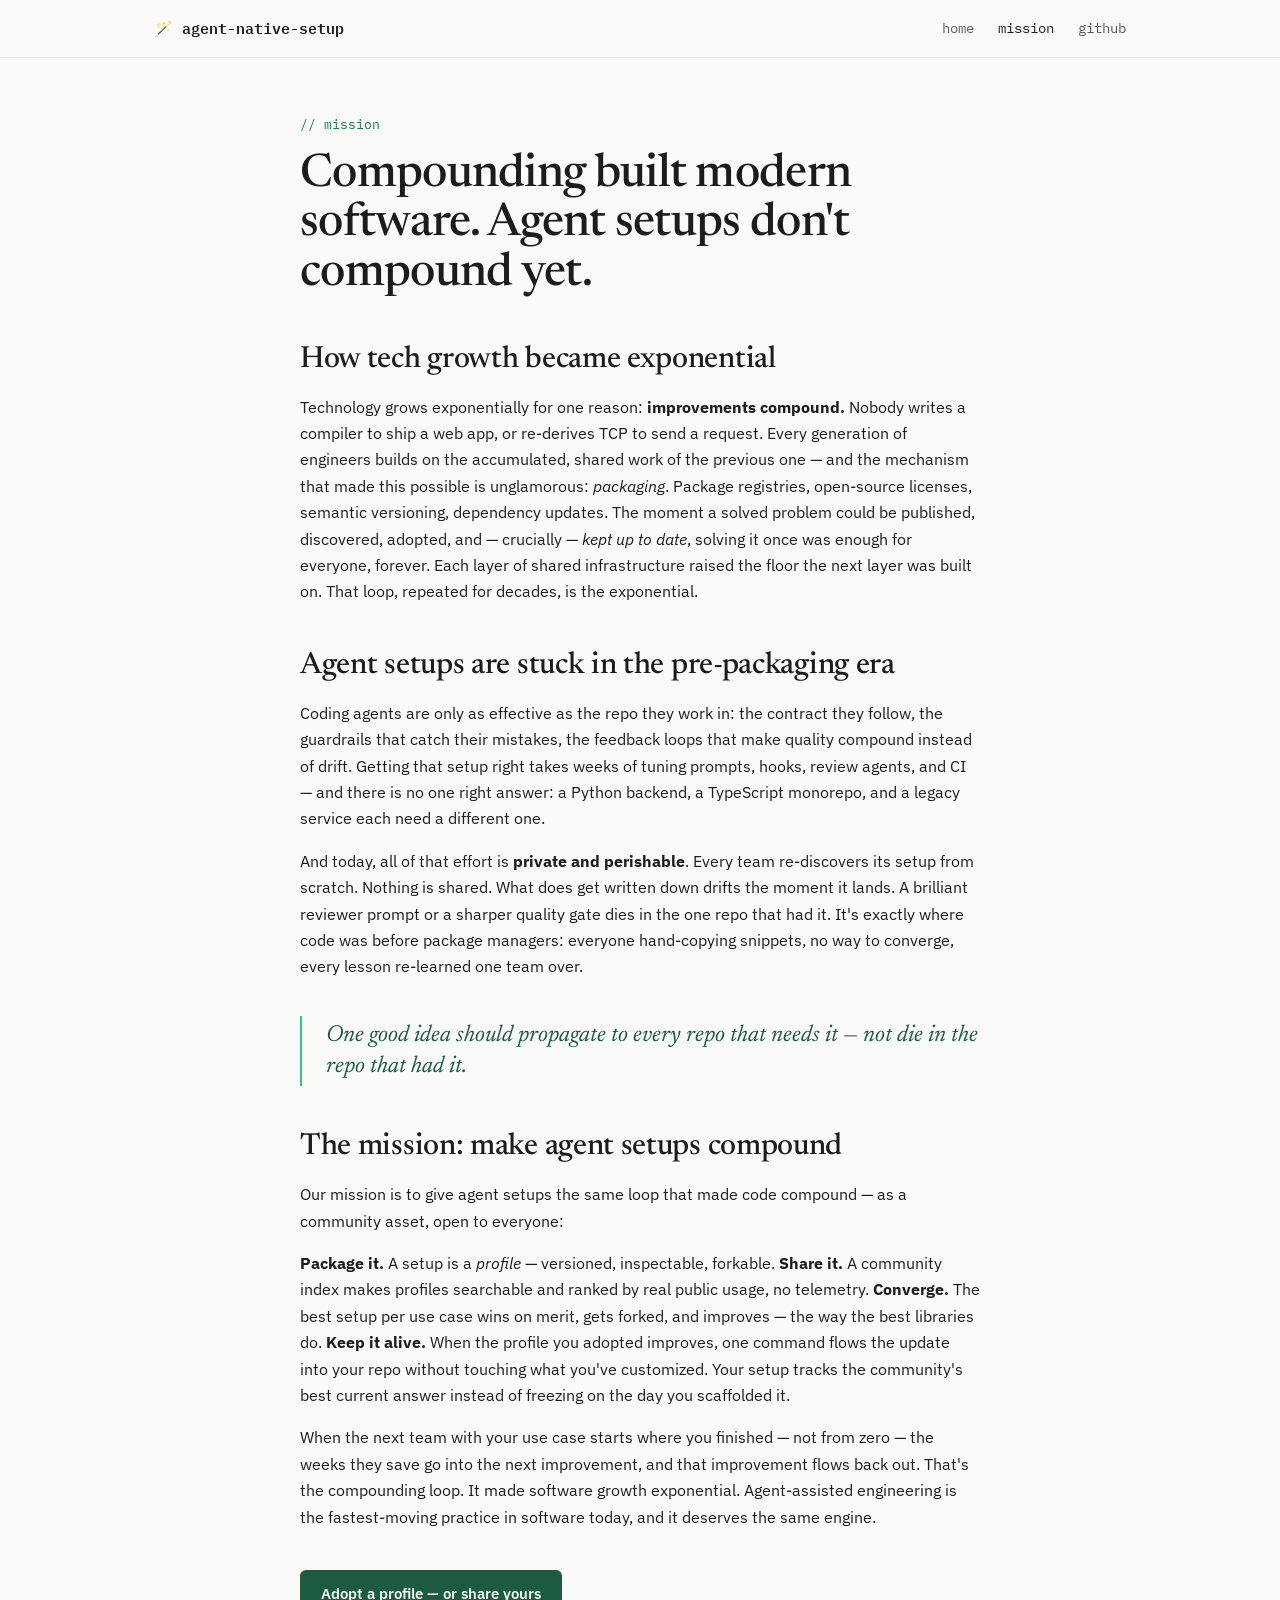
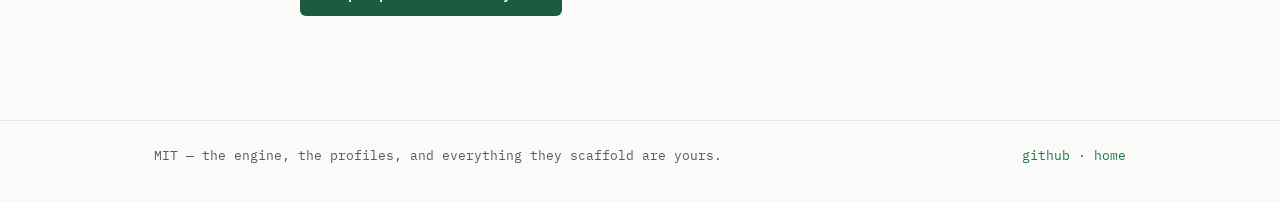
==== site/mission.html @ 59269c20 "feat(site): hero refresh — new title, compound caption, contribute link, smooth scroll H1 becomes 'O" ====
<!doctype html>
<html lang="en">
<head>
  <meta charset="utf-8" />
  <meta name="viewport" content="width=device-width, initial-scale=1" />
  <title>Mission — agent-native-setup</title>
  <meta name="description" content="Compounding made tech growth exponential. Agent setups need the same loop: converge on best practices as a community and make them available to everyone." />
  <link rel="icon" href="favicon.svg" type="image/svg+xml" />
  <link rel="icon" href="favicon-180.png" type="image/png" sizes="180x180" />
  <link rel="apple-touch-icon" href="favicon-180.png" />
  <link rel="preconnect" href="https://fonts.googleapis.com" />
  <link rel="preconnect" href="https://fonts.gstatic.com" crossorigin />
  <link href="https://fonts.googleapis.com/css2?family=Newsreader:ital,opsz,wght@0,6..72,400..700;1,6..72,400..700&family=IBM+Plex+Sans:wght@400;600&family=IBM+Plex+Mono:wght@400;600&display=swap" rel="stylesheet" />
  <link rel="stylesheet" href="style.css?v=7" />
</head>
<body>

<header>
  <div class="wrap">
    <a class="brand" href="./">🪄 agent-native-setup</a>
    <nav>
      <a href="./">home</a>
      <a href="mission.html" aria-current="page">mission</a>
      <a href="https://github.com/luca-mastrostefano/agent-native-setup">github</a>
    </nav>
  </div>
</header>

<main>
  <div class="wrap">
    <div class="prose">

      <p class="eyebrow">// mission</p>
      <h1>Compounding built modern software. Agent setups don't compound yet.</h1>

      <h2>How tech growth became exponential</h2>
      <p>
        Technology grows exponentially for one reason: <strong>improvements compound.</strong>
        Nobody writes a compiler to ship a web app, or re-derives TCP to send a request. Every
        generation of engineers builds on the accumulated, shared work of the previous one —
        and the mechanism that made this possible is unglamorous: <em>packaging</em>. Package
        registries, open-source licenses, semantic versioning, dependency updates. The moment a
        solved problem could be published, discovered, adopted, and — crucially —
        <em>kept up to date</em>, solving it once was enough for everyone, forever. Each layer
        of shared infrastructure raised the floor the next layer was built on. That loop,
        repeated for decades, is the exponential.
      </p>

      <h2>Agent setups are stuck in the pre-packaging era</h2>
      <p>
        Coding agents are only as effective as the repo they work in: the contract they follow,
        the guardrails that catch their mistakes, the feedback loops that make quality compound
        instead of drift. Getting that setup right takes weeks of tuning prompts, hooks, review
        agents, and CI — and there is no one right answer: a Python backend, a TypeScript
        monorepo, and a legacy service each need a different one.
      </p>
      <p>
        And today, all of that effort is <strong>private and perishable</strong>. Every team
        re-discovers its setup from scratch. Nothing is shared. What does get written down
        drifts the moment it lands. A brilliant reviewer prompt or a sharper quality gate dies
        in the one repo that had it. It's exactly where code was before package managers:
        everyone hand-copying snippets, no way to converge, every lesson re-learned one team
        over.
      </p>

      <blockquote>
        One good idea should propagate to every repo that needs it — not die in the repo that
        had it.
      </blockquote>

      <h2>The mission: make agent setups compound</h2>
      <p>
        Our mission is to give agent setups the same loop that made code compound —
        as a community asset, open to everyone:
      </p>
      <p>
        <strong>Package it.</strong> A setup is a <em>profile</em> — versioned, inspectable,
        forkable. <strong>Share it.</strong> A community index makes profiles searchable and
        ranked by real public usage, no telemetry. <strong>Converge.</strong> The best setup
        per use case wins on merit, gets forked, and improves — the way the best libraries do.
        <strong>Keep it alive.</strong> When the profile you adopted improves, one command
        flows the update into your repo without touching what you've customized. Your setup
        tracks the community's best current answer instead of freezing on the day you
        scaffolded it.
      </p>
      <p>
        When the next team with your use case starts where you finished — not from zero — the
        weeks they save go into the next improvement, and that improvement flows back out.
        That's the compounding loop. It made software growth exponential. Agent-assisted
        engineering is the fastest-moving practice in software today, and it deserves the
        same engine.
      </p>

      <p style="margin-top:2.5rem">
        <a class="btn btn-primary" href="./#profiles">Adopt a profile — or share yours</a>
      </p>

    </div>
  </div>
</main>

<footer>
  <div class="wrap">
    <span>MIT — the engine, the profiles, and everything they scaffold are yours.</span>
    <span><a href="https://github.com/luca-mastrostefano/agent-native-setup">github</a> · <a href="./">home</a></span>
  </div>
</footer>

</body>
</html>
---- site/style.css ----
/* agent-native-setup — "growth ledger" design system.
   Tokens: paper/ink greens, pine primary, spring growth accent.
   Type: Newsreader (display) · IBM Plex Sans (body) · IBM Plex Mono (registry material). */

/* Neutral surfaces and text; green appears only as the accent
   (buttons, links, selected states, the release graph). */
:root {
  --paper: #fafaf9;
  --card: #ffffff;
  --ink: #1c1c1c;
  --ink-soft: #5a5a58;
  --pine: #1c5b40;
  --accent: #177a4b;      /* interactive text on paper */
  --spring: #35c47c;      /* growth accent — fills, never body text */
  --rule: #e6e6e3;
  --rule-strong: #cfcfca;
  --chip-bg: #f0f0ee;
  --code-bg: #16181c;
  --code-text: #e3e5e8;
  --code-comment: #8a9199;
}

@media (prefers-color-scheme: dark) {
  :root {
    --paper: #111213;
    --card: #18191b;
    --ink: #ececec;
    --ink-soft: #a3a4a6;
    --pine: #1e6b4b;
    --accent: #6fd39e;
    --spring: #35c47c;
    --rule: #292a2c;
    --rule-strong: #3b3c3f;
    --chip-bg: #202124;
    --code-bg: #0c0d0f;
    --code-text: #e3e5e8;
    --code-comment: #7d848c;
  }
}

* { box-sizing: border-box; }

/* in-page anchors (Browse profiles, Contribute) glide instead of jumping */
@media (prefers-reduced-motion: no-preference) {
  html { scroll-behavior: smooth; }
}
#contribute { scroll-margin-top: 2rem; }

/* keep the hidden attribute authoritative over display:flex/block rules */
[hidden] { display: none !important; }

body {
  margin: 0;
  font-family: "IBM Plex Sans", -apple-system, BlinkMacSystemFont, "Segoe UI", sans-serif;
  font-size: 1rem;
  line-height: 1.65;
  background: var(--paper);
  color: var(--ink);
}

a { color: var(--accent); text-decoration: none; }
a:hover { text-decoration: underline; text-underline-offset: 3px; }

:is(a, button, input, select):focus-visible {
  outline: 2px solid var(--accent);
  outline-offset: 2px;
  border-radius: 2px;
}

.wrap { max-width: 1020px; margin: 0 auto; padding: 0 1.5rem; }

.mono { font-family: "IBM Plex Mono", ui-monospace, SFMono-Regular, Menlo, monospace; }

/* ---------- header ---------- */

header { border-bottom: 1px solid var(--rule); }
header .wrap {
  display: flex;
  align-items: center;
  justify-content: space-between;
  padding-top: 1rem;
  padding-bottom: 1rem;
}
.brand {
  font-family: "IBM Plex Mono", ui-monospace, monospace;
  font-weight: 600;
  font-size: 0.95rem;
  color: var(--ink);
}
.brand:hover { text-decoration: none; }
nav {
  display: flex;
  gap: 1.5rem;
  font-family: "IBM Plex Mono", ui-monospace, monospace;
  font-size: 0.85rem;
}
nav a { color: var(--ink-soft); }
nav a[aria-current="page"] { color: var(--ink); }

/* ---------- hero ---------- */

.hero { padding: 4.5rem 0 3.5rem; }
.hero .wrap {
  display: grid;
  grid-template-columns: 1.05fr 0.95fr;
  gap: 3rem;
  align-items: center;
}
@media (max-width: 820px) {
  .hero .wrap { grid-template-columns: 1fr; }
  .hero figure { max-width: 420px; }
}

.eyebrow {
  font-family: "IBM Plex Mono", ui-monospace, monospace;
  font-size: 0.8rem;
  color: var(--accent);
  margin: 0 0 1rem;
}

h1 {
  font-family: "Newsreader", Georgia, serif;
  font-weight: 500;
  font-size: clamp(2.5rem, 5.5vw, 3.7rem);
  line-height: 1.06;
  letter-spacing: -0.015em;
  margin: 0 0 1.25rem;
}
h1 em {
  font-style: italic;
  color: var(--pine);
}
@media (prefers-color-scheme: dark) { h1 em { color: var(--accent); } }

.tagline { font-size: 1.1rem; color: var(--ink-soft); max-width: 34em; margin: 0 0 2rem; }

.actions { display: flex; gap: 0.75rem; flex-wrap: wrap; }
.btn {
  display: inline-block;
  padding: 0.6rem 1.25rem;
  border-radius: 6px;
  font-weight: 600;
  font-size: 0.95rem;
  border: 1px solid transparent;
}
.btn:hover { text-decoration: none; }
.btn-primary { background: var(--pine); color: #f4f6f0; }
.btn-primary:hover { filter: brightness(1.12); }
.btn-ghost { border-color: var(--rule-strong); color: var(--ink); }
.btn-ghost:hover { background: var(--chip-bg); }

.hero-note { margin: 1.25rem 0 0; font-size: 0.92rem; color: var(--ink-soft); }

.hero figure { margin: 0; }
.hero figcaption {
  font-family: "IBM Plex Mono", ui-monospace, monospace;
  font-size: 0.78rem;
  color: var(--ink-soft);
  margin-top: 0.75rem;
}
.release-graph { width: 100%; height: auto; display: block; }
.release-graph .curve {
  fill: none;
  stroke: var(--pine);
  stroke-width: 2;
}
.release-graph .fork { fill: none; stroke: var(--rule-strong); stroke-width: 1.5; }
.release-graph .node { fill: var(--paper); stroke: var(--pine); stroke-width: 2; }
.release-graph .node-fork { fill: var(--rule-strong); stroke: none; }
.release-graph .node-tip { fill: var(--spring); stroke: none; }
.release-graph .tip-ring { fill: none; stroke: var(--spring); stroke-width: 1.5; opacity: 0.5; }

@media (prefers-reduced-motion: no-preference) {
  .release-graph .curve {
    stroke-dasharray: 700;
    stroke-dashoffset: 700;
    animation: draw 1.4s ease-out 0.2s forwards;
  }
  .release-graph .node, .release-graph .node-fork, .release-graph .node-tip, .release-graph .tip-ring {
    opacity: 0;
    animation: appear 0.4s ease-out forwards;
  }
  /* nodes appear as the curve reaches them */
  .release-graph .n1 { animation-delay: 0.3s; }
  .release-graph .n2 { animation-delay: 0.5s; }
  .release-graph .n3 { animation-delay: 0.7s; }
  .release-graph .n4 { animation-delay: 0.9s; }
  .release-graph .n5 { animation-delay: 1.1s; }
  .release-graph .n6 { animation-delay: 1.3s; }
  .release-graph .n7 { animation-delay: 1.5s; }
}
@keyframes draw { to { stroke-dashoffset: 0; } }
@keyframes appear { to { opacity: 1; } }

/* ---------- sections ---------- */

section { padding: 3rem 0; border-top: 1px solid var(--rule); }

h2 {
  font-family: "Newsreader", Georgia, serif;
  font-weight: 500;
  font-size: 1.9rem;
  letter-spacing: -0.01em;
  line-height: 1.15;
  margin: 0.35rem 0 1rem;
}
p { margin: 0 0 1rem; }
.muted { color: var(--ink-soft); }

/* pillars as a ruled definition list, not cards */
.pillars { display: grid; grid-template-columns: repeat(3, 1fr); gap: 2rem; margin: 2rem 0 0; }
@media (max-width: 700px) { .pillars { grid-template-columns: 1fr; gap: 1.25rem; } }
.pillar { border-top: 2px solid var(--pine); padding-top: 0.9rem; }
.pillar h3 { margin: 0 0 0.35rem; font-size: 1.02rem; }
.pillar p { margin: 0; font-size: 0.93rem; color: var(--ink-soft); }

/* code blocks */
pre {
  background: var(--code-bg);
  color: var(--code-text);
  padding: 1.1rem 1.3rem;
  border-radius: 8px;
  overflow-x: auto;
  font-size: 0.88rem;
  line-height: 1.6;
  margin: 0 0 1rem;
}
pre .c { color: var(--code-comment); }
code { font-family: "IBM Plex Mono", ui-monospace, SFMono-Regular, Menlo, monospace; }
p code, li code {
  background: var(--chip-bg);
  border: 1px solid var(--rule);
  border-radius: 4px;
  padding: 0.05em 0.35em;
  font-size: 0.88em;
}

/* the loop — a real sequence, so a numbered flow is earned */
.loop {
  display: flex;
  flex-wrap: wrap;
  gap: 0.5rem 0;
  align-items: center;
  font-family: "IBM Plex Mono", ui-monospace, monospace;
  font-size: 0.9rem;
  margin: 1.5rem 0 0;
  padding: 0;
  list-style: none;
}
.loop li { display: flex; align-items: center; }
.loop li + li::before {
  content: "→";
  color: var(--rule-strong);
  margin: 0 0.75rem;
}
.loop b { font-weight: 600; color: var(--pine); }
@media (prefers-color-scheme: dark) { .loop b { color: var(--accent); } }

/* ---------- registry directory ---------- */

.toolbar {
  display: flex;
  gap: 0.75rem;
  flex-wrap: wrap;
  align-items: center;
  margin: 1.75rem 0 0.9rem;
}
.toolbar input[type="search"] {
  flex: 1 1 260px;
  font: inherit;
  font-family: "IBM Plex Mono", ui-monospace, monospace;
  font-size: 0.9rem;
  color: var(--ink);
  background: var(--card);
  border: 1px solid var(--rule-strong);
  border-radius: 6px;
  padding: 0.55rem 0.9rem;
}
.toolbar input[type="search"]::placeholder { color: var(--ink-soft); }
.toolbar select {
  font: inherit;
  font-family: "IBM Plex Mono", ui-monospace, monospace;
  font-size: 0.85rem;
  color: var(--ink);
  background: var(--card);
  border: 1px solid var(--rule-strong);
  border-radius: 6px;
  padding: 0.55rem 0.7rem;
}

.tag-rail { display: flex; flex-wrap: wrap; gap: 0.4rem; margin-bottom: 0.75rem; }
.chip {
  font: inherit;
  font-family: "IBM Plex Mono", ui-monospace, monospace;
  font-size: 0.78rem;
  color: var(--ink-soft);
  background: var(--chip-bg);
  border: 1px solid var(--rule);
  border-radius: 999px;
  padding: 0.15rem 0.7rem;
  cursor: pointer;
}
.chip:hover { border-color: var(--rule-strong); }
.chip[aria-pressed="true"] {
  background: var(--pine);
  border-color: var(--pine);
  color: #f4f6f0;
}

.count {
  font-family: "IBM Plex Mono", ui-monospace, monospace;
  font-size: 0.8rem;
  color: var(--ink-soft);
  margin: 0 0 0.75rem;
}

.profile-list { border-top: 1px solid var(--rule); margin: 0; padding: 0; }
.row {
  display: grid;
  grid-template-columns: 1fr auto;
  gap: 0.5rem 2rem;
  padding: 1.15rem 0;
  border-bottom: 1px solid var(--rule);
}
@media (max-width: 640px) { .row { grid-template-columns: 1fr; } }
.row h3 {
  font-family: "IBM Plex Mono", ui-monospace, monospace;
  font-size: 1rem;
  font-weight: 600;
  margin: 0 0 0.3rem;
}
.row h3 a { color: var(--ink); }
.row h3 a:hover { color: var(--accent); }
/* copy-install button beside each profile name */
.copy {
  background: none;
  border: none;
  padding: 0.1rem;
  margin-left: 0.45rem;
  cursor: pointer;
  color: var(--ink-soft);
  vertical-align: -0.1em;
  line-height: 0;
}
.copy:hover { color: var(--accent); }
.copy .ic-check { display: none; color: var(--accent); }
.copy.copied .ic-copy { display: none; }
.copy.copied .ic-check { display: inline; }
@media (prefers-reduced-motion: no-preference) {
  .copy.copied .ic-check svg { animation: pop 0.25s ease-out; }
}
@keyframes pop {
  from { transform: scale(0.4); opacity: 0; }
  to { transform: scale(1); opacity: 1; }
}

/* quiet marker for the engine's default profile — informative, not promotional */
.badge {
  font-family: "IBM Plex Mono", ui-monospace, monospace;
  font-size: 0.7rem;
  color: var(--ink-soft);
  border: 1px solid var(--rule-strong);
  border-radius: 999px;
  padding: 0.05rem 0.5rem;
  margin-left: 0.5rem;
  vertical-align: 0.12em;
}
.row p { margin: 0 0 0.55rem; font-size: 0.92rem; color: var(--ink-soft); max-width: 60em; }
.row .tags { display: flex; flex-wrap: wrap; gap: 0.35rem; }
.row .tags .chip { padding: 0.05rem 0.6rem; }

.stats {
  display: flex;
  gap: 1.5rem;
  align-items: start;
  font-family: "IBM Plex Mono", ui-monospace, monospace;
  white-space: nowrap;
  padding-top: 0.2rem;
}
.stat { text-align: right; }
@media (max-width: 640px) { .stat { text-align: left; } }
.stat b { display: block; font-size: 1rem; font-weight: 600; color: var(--ink); }
.stat span { font-size: 0.7rem; color: var(--ink-soft); }

/* segmented control: the two ways to contribute a profile */
.seg {
  display: inline-flex;
  flex-wrap: wrap;
  border: 1px solid var(--rule-strong);
  border-radius: 8px;
  overflow: hidden;
  margin: 0.25rem 0 1rem;
}
.seg-btn {
  font: inherit;
  font-family: "IBM Plex Mono", ui-monospace, monospace;
  font-size: 0.85rem;
  padding: 0.5rem 1.1rem;
  background: none;
  border: none;
  color: var(--ink-soft);
  cursor: pointer;
}
.seg-btn + .seg-btn { border-left: 1px solid var(--rule-strong); }
.seg-btn:hover { color: var(--ink); background: var(--chip-bg); }
.seg-btn[aria-selected="true"] { background: var(--pine); color: #f4f6f0; }

.empty {
  padding: 2.5rem 0;
  border-bottom: 1px solid var(--rule);
  color: var(--ink-soft);
}
.empty button {
  font: inherit;
  color: var(--accent);
  background: none;
  border: none;
  padding: 0;
  cursor: pointer;
  text-decoration: underline;
  text-underline-offset: 3px;
}

.show-more {
  display: block;
  width: 100%;
  font: inherit;
  font-family: "IBM Plex Mono", ui-monospace, monospace;
  font-size: 0.85rem;
  color: var(--accent);
  background: none;
  border: none;
  border-bottom: 1px solid var(--rule);
  padding: 0.9rem 0;
  cursor: pointer;
  text-align: center;
}
.show-more:hover { background: var(--chip-bg); }

/* ---------- mission prose ---------- */

.prose { max-width: 680px; margin: 0 auto; padding: 3.5rem 0 2rem; }
.prose h1 { font-size: clamp(2.1rem, 4.5vw, 2.9rem); }
.prose h2 { margin-top: 2.75rem; }
.prose blockquote {
  font-family: "Newsreader", Georgia, serif;
  font-style: italic;
  font-size: 1.45rem;
  line-height: 1.35;
  color: var(--pine);
  border-left: 2px solid var(--spring);
  margin: 2.25rem 0;
  padding: 0.25rem 0 0.25rem 1.5rem;
}
@media (prefers-color-scheme: dark) { .prose blockquote { color: var(--accent); } }

/* ---------- footer ---------- */

footer {
  border-top: 1px solid var(--rule);
  margin-top: 3.5rem;
  padding: 1.5rem 0 2.25rem;
  font-family: "IBM Plex Mono", ui-monospace, monospace;
  font-size: 0.8rem;
  color: var(--ink-soft);
}
footer .wrap { display: flex; justify-content: space-between; flex-wrap: wrap; gap: 0.5rem; }
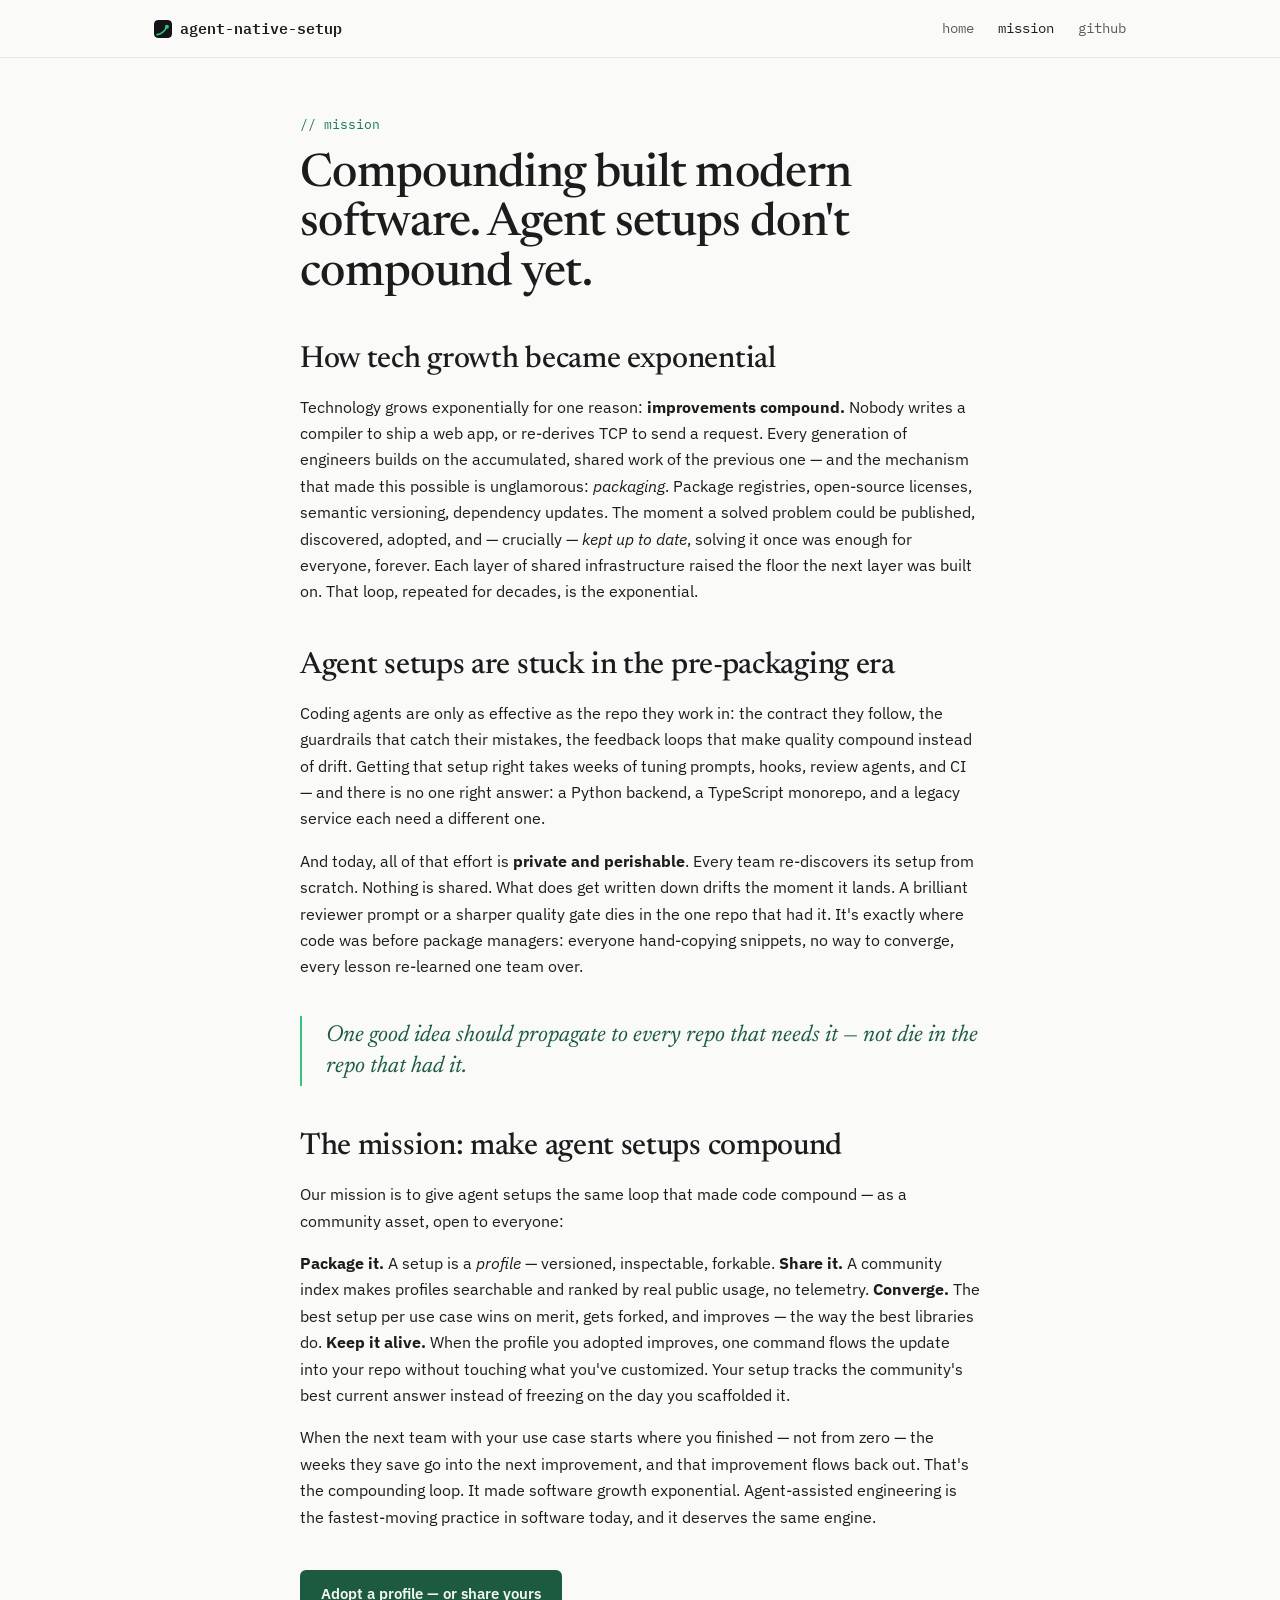
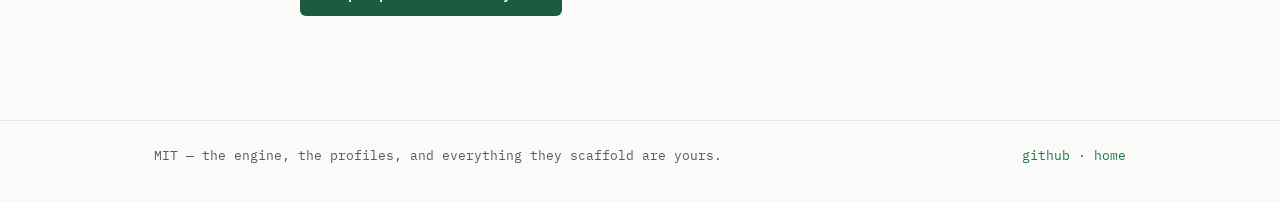
==== commit d2ebb364: "feat(site): brand uses the release-curve mark, not the wand emoji Header brand on both pages shows f" ====
--- a/site/mission.html
+++ b/site/mission.html
@@ -11,13 +11,13 @@
   <link rel="preconnect" href="https://fonts.googleapis.com" />
   <link rel="preconnect" href="https://fonts.gstatic.com" crossorigin />
   <link href="https://fonts.googleapis.com/css2?family=Newsreader:ital,opsz,wght@0,6..72,400..700;1,6..72,400..700&family=IBM+Plex+Sans:wght@400;600&family=IBM+Plex+Mono:wght@400;600&display=swap" rel="stylesheet" />
-  <link rel="stylesheet" href="style.css?v=7" />
+  <link rel="stylesheet" href="style.css?v=8" />
 </head>
 <body>
 
 <header>
   <div class="wrap">
-    <a class="brand" href="./">🪄 agent-native-setup</a>
+    <a class="brand" href="./"><img src="favicon.svg" alt="" width="18" height="18" /> agent-native-setup</a>
     <nav>
       <a href="./">home</a>
       <a href="mission.html" aria-current="page">mission</a>
--- a/site/style.css
+++ b/site/style.css
@@ -82,11 +82,15 @@
   padding-bottom: 1rem;
 }
 .brand {
+  display: inline-flex;
+  align-items: center;
+  gap: 0.5rem;
   font-family: "IBM Plex Mono", ui-monospace, monospace;
   font-weight: 600;
   font-size: 0.95rem;
   color: var(--ink);
 }
+.brand img { border-radius: 4px; }
 .brand:hover { text-decoration: none; }
 nav {
   display: flex;
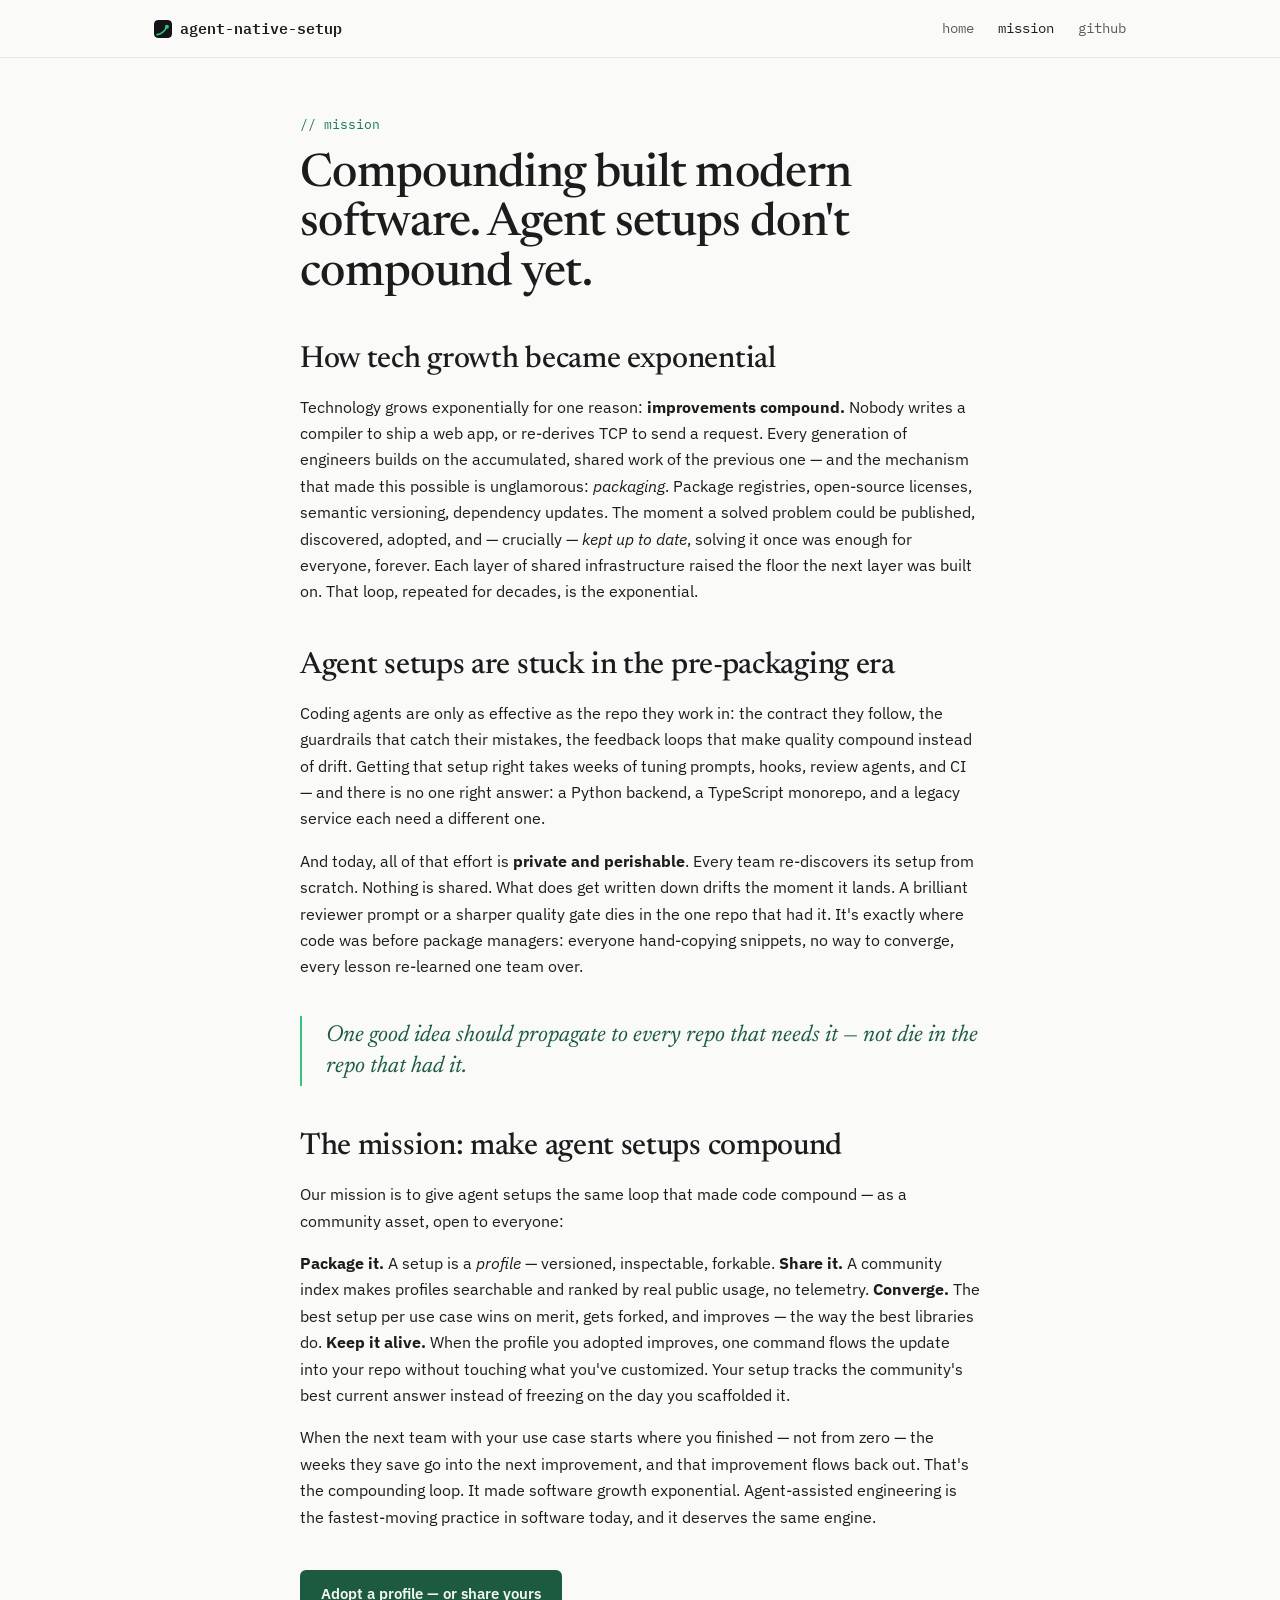
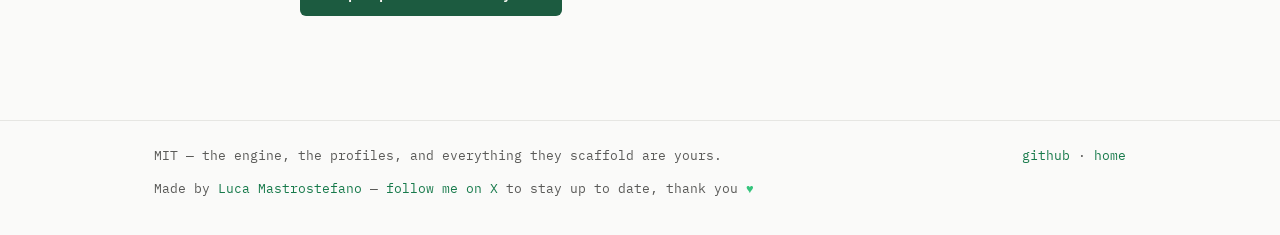
==== commit 168d6e48: "feat(site): footer credit — made by Luca, follow on X Co-Authored-By: Claude Fable 5 <noreply@anthro" ====
--- a/site/mission.html
+++ b/site/mission.html
@@ -11,7 +11,7 @@
   <link rel="preconnect" href="https://fonts.googleapis.com" />
   <link rel="preconnect" href="https://fonts.gstatic.com" crossorigin />
   <link href="https://fonts.googleapis.com/css2?family=Newsreader:ital,opsz,wght@0,6..72,400..700;1,6..72,400..700&family=IBM+Plex+Sans:wght@400;600&family=IBM+Plex+Mono:wght@400;600&display=swap" rel="stylesheet" />
-  <link rel="stylesheet" href="style.css?v=8" />
+  <link rel="stylesheet" href="style.css?v=9" />
 </head>
 <body>
 
@@ -104,6 +104,10 @@
     <span>MIT — the engine, the profiles, and everything they scaffold are yours.</span>
     <span><a href="https://github.com/luca-mastrostefano/agent-native-setup">github</a> · <a href="./">home</a></span>
   </div>
+  <div class="wrap credit">
+    Made by <a href="https://lucamastrostefano.com/">Luca Mastrostefano</a> —
+    <a href="https://x.com/LucaMastro90">follow me on X</a> to stay up to date, thank you <span class="heart">♥</span>
+  </div>
 </footer>
 
 </body>
--- a/site/style.css
+++ b/site/style.css
@@ -469,3 +469,5 @@
   color: var(--ink-soft);
 }
 footer .wrap { display: flex; justify-content: space-between; flex-wrap: wrap; gap: 0.5rem; }
+footer .credit { display: block; margin-top: 0.75rem; }
+footer .heart { color: var(--spring); }
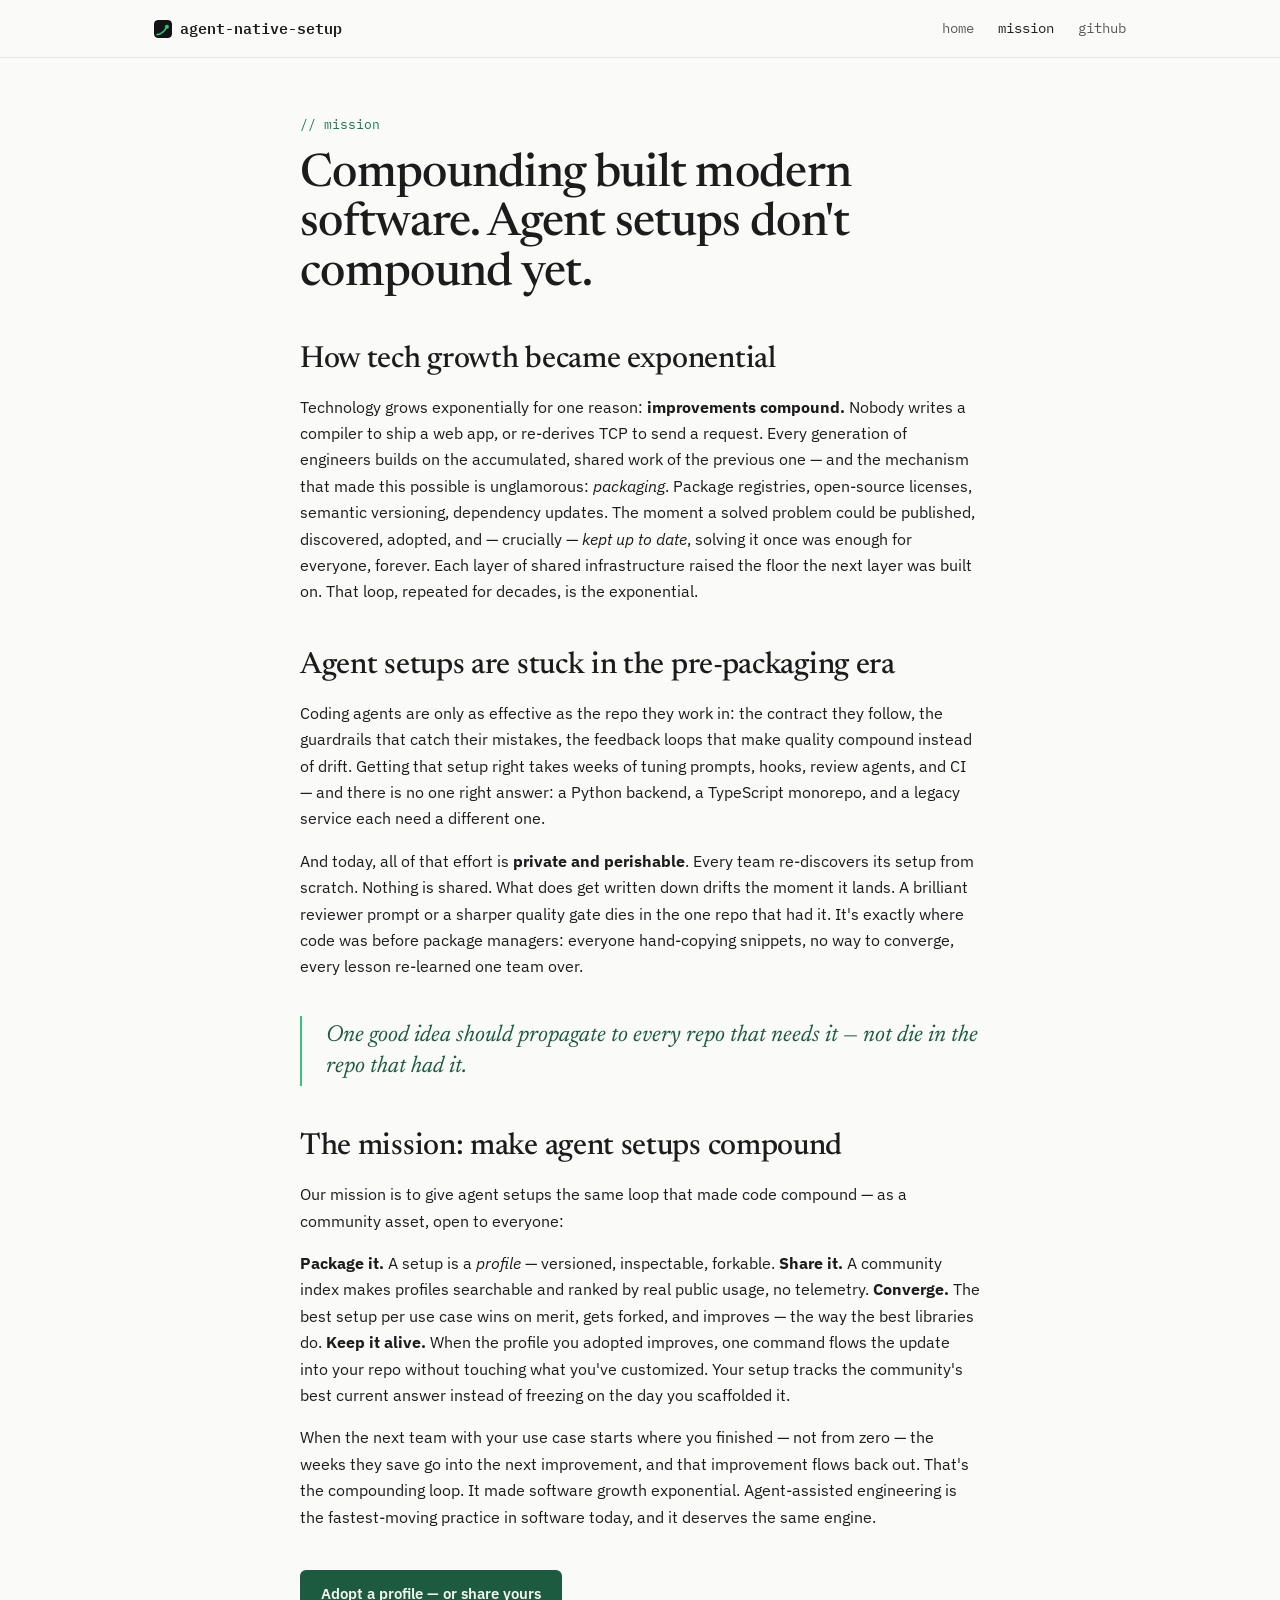
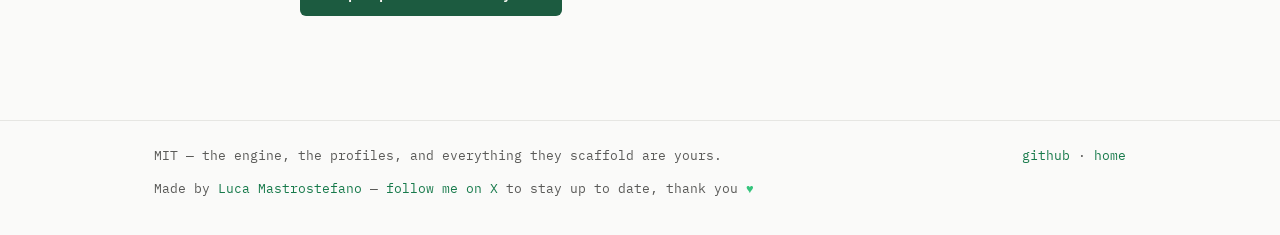
==== commit 0582a5c9: "feat(site): sticky header + Open Graph / Twitter share cards Header sticks to the top with a translu" ====
--- a/site/mission.html
+++ b/site/mission.html
@@ -5,13 +5,24 @@
   <meta name="viewport" content="width=device-width, initial-scale=1" />
   <title>Mission — agent-native-setup</title>
   <meta name="description" content="Compounding made tech growth exponential. Agent setups need the same loop: converge on best practices as a community and make them available to everyone." />
+  <meta property="og:type" content="website" />
+  <meta property="og:url" content="https://lucamastrostefano.com/agent-native-setup/mission.html" />
+  <meta property="og:title" content="Mission — make agent setups compound" />
+  <meta property="og:description" content="Compounding made tech growth exponential. Agent setups need the same loop: converge on best practices as a community and make them available to everyone." />
+  <meta property="og:image" content="https://lucamastrostefano.com/agent-native-setup/og-image.png" />
+  <meta property="og:image:width" content="1200" />
+  <meta property="og:image:height" content="630" />
+  <meta name="twitter:card" content="summary_large_image" />
+  <meta name="twitter:title" content="Mission — make agent setups compound" />
+  <meta name="twitter:description" content="Compounding made tech growth exponential. Agent setups need the same loop: converge on best practices as a community and make them available to everyone." />
+  <meta name="twitter:image" content="https://lucamastrostefano.com/agent-native-setup/og-image.png" />
   <link rel="icon" href="favicon.svg" type="image/svg+xml" />
   <link rel="icon" href="favicon-180.png" type="image/png" sizes="180x180" />
   <link rel="apple-touch-icon" href="favicon-180.png" />
   <link rel="preconnect" href="https://fonts.googleapis.com" />
   <link rel="preconnect" href="https://fonts.gstatic.com" crossorigin />
   <link href="https://fonts.googleapis.com/css2?family=Newsreader:ital,opsz,wght@0,6..72,400..700;1,6..72,400..700&family=IBM+Plex+Sans:wght@400;600&family=IBM+Plex+Mono:wght@400;600&display=swap" rel="stylesheet" />
-  <link rel="stylesheet" href="style.css?v=9" />
+  <link rel="stylesheet" href="style.css?v=10" />
 </head>
 <body>
 
--- a/site/style.css
+++ b/site/style.css
@@ -44,7 +44,8 @@
 @media (prefers-reduced-motion: no-preference) {
   html { scroll-behavior: smooth; }
 }
-#contribute { scroll-margin-top: 2rem; }
+/* anchor targets clear the sticky header */
+#profiles, #contribute { scroll-margin-top: 4.5rem; }
 
 /* keep the hidden attribute authoritative over display:flex/block rules */
 [hidden] { display: none !important; }
@@ -73,7 +74,15 @@
 
 /* ---------- header ---------- */
 
-header { border-bottom: 1px solid var(--rule); }
+header {
+  position: sticky;
+  top: 0;
+  z-index: 10;
+  border-bottom: 1px solid var(--rule);
+  background: color-mix(in srgb, var(--paper) 88%, transparent);
+  backdrop-filter: blur(8px);
+  -webkit-backdrop-filter: blur(8px);
+}
 header .wrap {
   display: flex;
   align-items: center;
